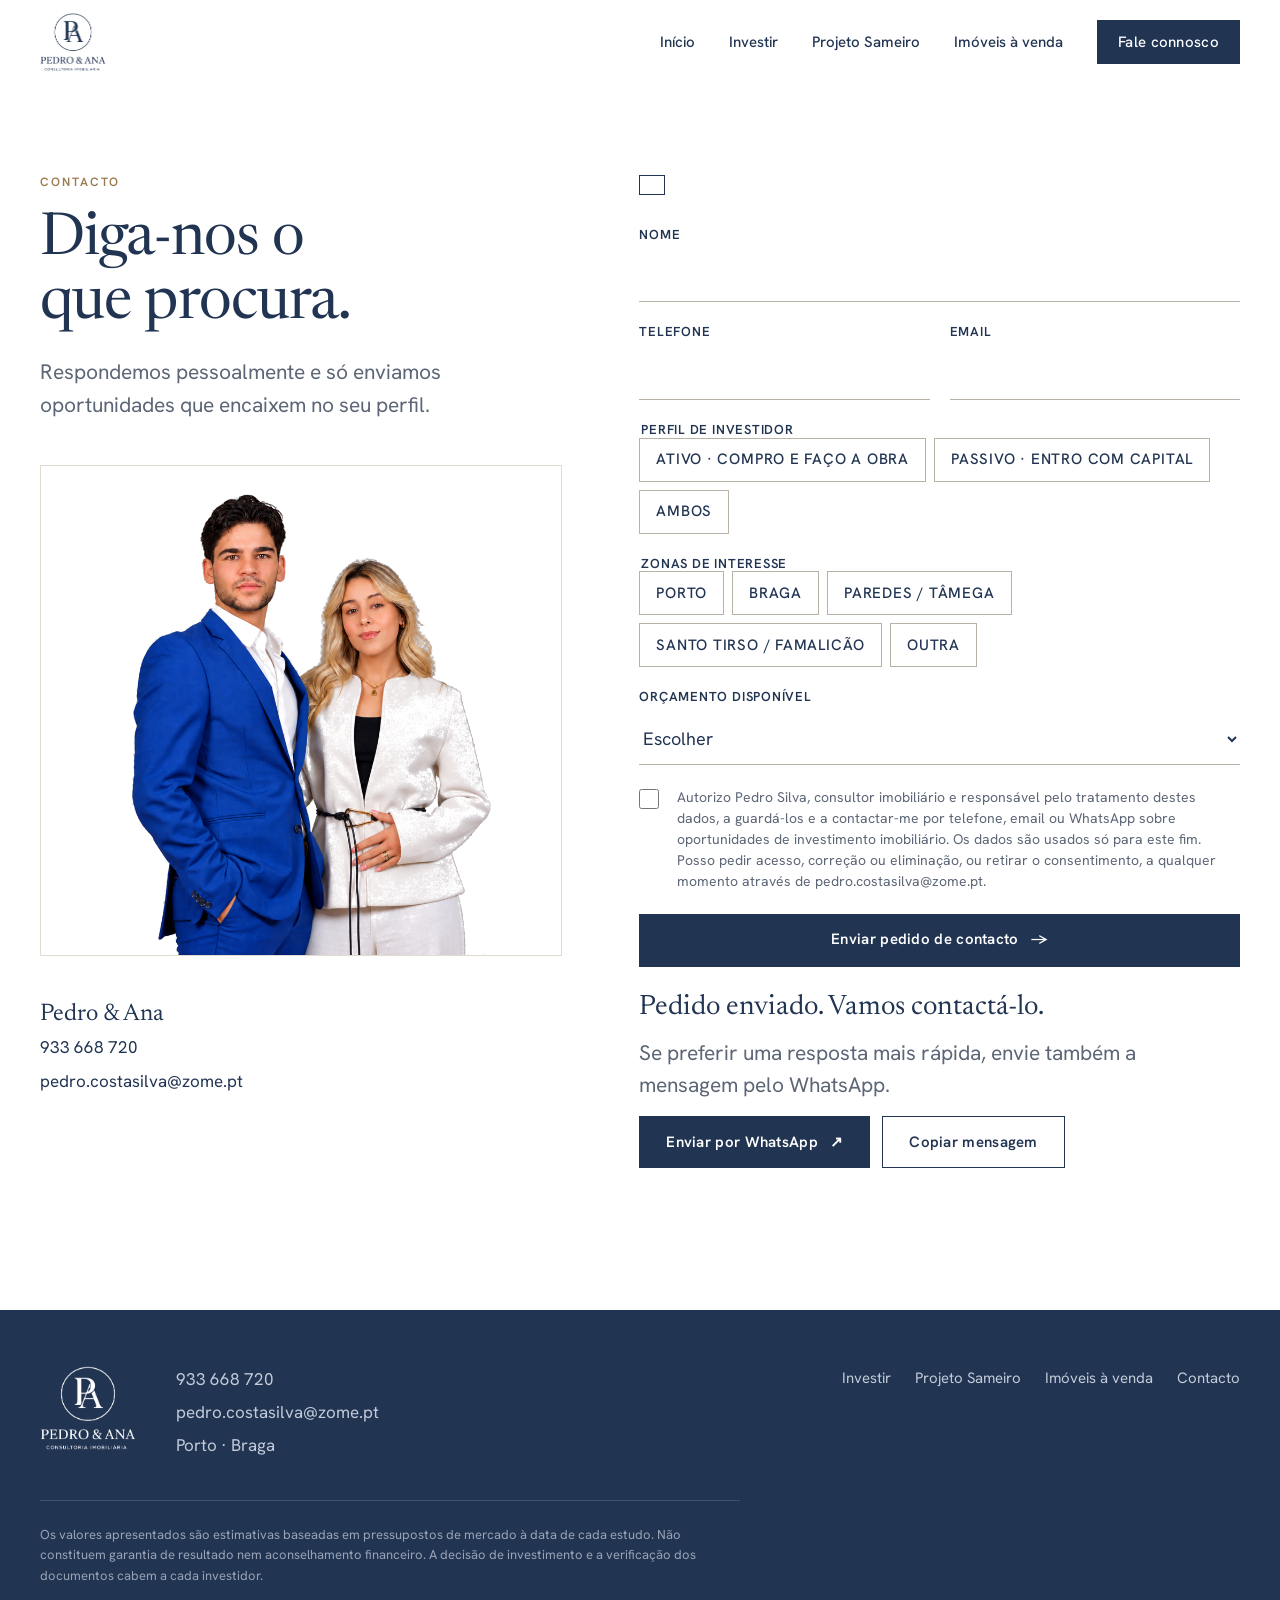
==== contacto.html @ c00dec2f "Site com varias paginas, marca Pedro & Ana" ====
<!doctype html>
<html lang="pt-PT">
<head>
<meta charset="utf-8">
<meta name="viewport" content="width=device-width,initial-scale=1,viewport-fit=cover">
<title>Contacto · Pedro &amp; Ana</title>
<meta name="description" content="Deixe o seu contacto para receber oportunidades de investimento imobiliário no Porto e em Braga.">
<meta property="og:title" content="Contacto · Pedro &amp; Ana">
<meta name="theme-color" content="#213452">
<link rel="icon" href="img/logo-navy.png">
<link rel="preconnect" href="https://fonts.googleapis.com">
<link rel="preconnect" href="https://fonts.gstatic.com" crossorigin>
<link rel="stylesheet" href="https://fonts.googleapis.com/css2?family=Newsreader:opsz,wght@6..72,400;6..72,500&family=Hanken+Grotesk:wght@400;500;600&display=swap">
<link rel="stylesheet" href="style.css">
</head>
<body>
<a class="skip" href="#conteudo">Saltar para o conteúdo</a>
<header class="site-head">
  <div class="wrap">
    <a class="brand" href="index.html" aria-label="Pedro &amp; Ana, início"><img src="img/logo-navy.png" alt="Pedro &amp; Ana" width="1057" height="927"></a>
    <button class="menu-btn" type="button" aria-expanded="false" aria-controls="nav">Menu</button>
    <nav class="nav" id="nav" aria-label="Principal">
      <a href="index.html">Início</a>
      <a href="investir.html">Investir</a>
      <a href="sameiro.html">Projeto Sameiro</a>
      <a href="imoveis.html">Imóveis à venda</a>
      <a class="btn btn-solid" href="contacto.html" aria-current="page">Fale connosco</a>
    </nav>
  </div>
</header>

<main id="conteudo">
  <section class="section" style="padding-top:clamp(48px,7vw,96px)">
    <div class="wrap contact">
      <div class="stack-l">
        <div class="stack">
          <p class="label" data-enter>Contacto</p>
          <h1 class="h-l" data-enter="2">Diga-nos o que procura.</h1>
          <p class="lead" data-enter="3">Respondemos pessoalmente e só enviamos oportunidades que encaixem no seu perfil.</p>
        </div>
        <div class="team"><div class="ph" style="grid-column:1/-1"><img src="img/team.png" alt="Pedro e Ana" width="711" height="869"></div></div>
        <div class="direct">
          <b style="font:400 24px/1.2 var(--display)">Pedro &amp; Ana</b>
          <span>933 668 720</span>
          <span>pedro.costasilva@zome.pt</span>
        </div>
      </div>

      <div>
        <p class="tag" id="f-interesse" hidden style="margin-bottom:24px"></p>
        <form id="lead" novalidate>
          <div class="field"><label for="f-nome">Nome</label><input id="f-nome" name="nome" type="text" autocomplete="name" required><p class="err" id="e-nome"></p></div>
          <div class="row2">
            <div class="field"><label for="f-tel">Telefone</label><input id="f-tel" name="telefone" type="tel" autocomplete="tel" inputmode="tel" required><p class="err" id="e-tel"></p></div>
            <div class="field"><label for="f-email">Email</label><input id="f-email" name="email" type="email" autocomplete="email" required><p class="err" id="e-email"></p></div>
          </div>
          <fieldset>
            <legend class="legend">Perfil de investidor</legend>
            <div class="choices">
              <label class="choice"><input type="radio" name="perfil" id="f-ativo" value="Ativo"><span>Ativo · compro e faço a obra</span></label>
              <label class="choice"><input type="radio" name="perfil" id="f-passivo" value="Passivo"><span>Passivo · entro com capital</span></label>
              <label class="choice"><input type="radio" name="perfil" id="f-ambos" value="Ambos"><span>Ambos</span></label>
            </div>
            <p class="err" id="e-perfil"></p>
          </fieldset>
          <fieldset>
            <legend class="legend">Zonas de interesse</legend>
            <div class="choices">
              <label class="choice"><input type="checkbox" name="zonas" id="z-porto" value="Porto"><span>Porto</span></label>
              <label class="choice"><input type="checkbox" name="zonas" id="z-braga" value="Braga"><span>Braga</span></label>
              <label class="choice"><input type="checkbox" name="zonas" id="z-tamega" value="Paredes / Tâmega"><span>Paredes / Tâmega</span></label>
              <label class="choice"><input type="checkbox" name="zonas" id="z-tirso" value="Santo Tirso / Famalicão"><span>Santo Tirso / Famalicão</span></label>
              <label class="choice"><input type="checkbox" name="zonas" id="z-outra" value="Outra"><span>Outra</span></label>
            </div>
          </fieldset>
          <div class="field">
            <label for="f-orc">Orçamento disponível</label>
            <select id="f-orc" name="orcamento">
              <option value="">Escolher</option>
              <option>Até 100.000 €</option>
              <option>100.000 € a 250.000 €</option>
              <option>250.000 € a 500.000 €</option>
              <option>500.000 € a 1.000.000 €</option>
              <option>Mais de 1.000.000 €</option>
            </select>
          </div>
          <label class="consent" for="f-rgpd">
            <input type="checkbox" id="f-rgpd" name="rgpd">
            <span>Autorizo Pedro Silva, consultor imobiliário e responsável pelo tratamento destes dados, a guardá-los e a contactar-me por telefone, email ou WhatsApp sobre oportunidades de investimento imobiliário. Os dados são usados só para este fim. Posso pedir acesso, correção ou eliminação, ou retirar o consentimento, a qualquer momento através de pedro.costasilva@zome.pt.</span>
          </label>
          <p class="err" id="e-rgpd"></p>
          <button class="btn btn-solid" type="submit">Enviar pedido de contacto <span class="arr" aria-hidden="true">→</span></button>
        </form>
        <div class="done" id="done" hidden>
          <b id="done-title">Pedido enviado. Vamos contactá-lo.</b>
          <p id="done-text" class="lead">Se preferir uma resposta mais rápida, envie também a mensagem pelo WhatsApp.</p>
          <div class="actions">
            <a class="btn btn-solid" id="wa" href="#" target="_blank" rel="noopener">Enviar por WhatsApp <span class="arr" aria-hidden="true">↗</span></a>
            <button class="btn btn-line" type="button" id="copy">Copiar mensagem</button>
          </div>
          <p class="note" id="copy-msg"></p>
        </div>
      </div>
    </div>
  </section>
</main>

<footer class="site-foot">
  <div class="wrap">
    <img src="img/logo-white.png" alt="Pedro &amp; Ana" width="1057" height="927" loading="lazy">
    <div class="direct"><span>933 668 720</span><span>pedro.costasilva@zome.pt</span><span>Porto · Braga</span></div>
    <nav aria-label="Rodapé"><a href="investir.html">Investir</a><a href="sameiro.html">Projeto Sameiro</a><a href="imoveis.html">Imóveis à venda</a><a href="contacto.html">Contacto</a></nav>
    <p class="legal">Os valores apresentados são estimativas baseadas em pressupostos de mercado à data de cada estudo. Não constituem garantia de resultado nem aconselhamento financeiro. A decisão de investimento e a verificação dos documentos cabem a cada investidor.</p>
  </div>
</footer>
<script src="site.js"></script>
</body>
</html>
---- style.css ----
/* Pedro & Ana — site de oportunidades. Estilo editorial: muito branco, fotografia grande, serifa nos títulos.
   Marca: azul-marinho do logótipo, areia como fundo secundário, latão em pormenores. */
:root{
  --ink:#213452; --ink-2:#2d4268; --paper:#ffffff; --sand:#f1ebe2; --sand-2:#e6dccd;
  --brass:#9a7a4f; --muted:#5d6676; --line:#e2dbd0;
  --display:"Newsreader","Iowan Old Style","Georgia",serif;
  --body:"Hanken Grotesk","Segoe UI",Arial,sans-serif;
  --wrap:1240px; --gutter:max(20px,env(safe-area-inset-left,0px));
  color-scheme:light;
}
*{box-sizing:border-box}
html{scroll-behavior:smooth}
body{margin:0;background:var(--paper);color:var(--ink);font:400 17px/1.6 var(--body);-webkit-font-smoothing:antialiased;text-rendering:optimizeLegibility}
img{max-width:100%;display:block}
a{color:inherit}
h1,h2,h3{font-family:var(--display);font-weight:400;letter-spacing:-.015em;line-height:1.08;margin:0;text-wrap:balance}
p{margin:0}
.wrap{max-width:var(--wrap);margin:0 auto;padding-left:var(--gutter);padding-right:max(20px,env(safe-area-inset-right,0px))}
.narrow{max-width:760px}
.section{padding-block:clamp(64px,10vw,128px)}
.sand{background:var(--sand)}
.ink{background:var(--ink);color:#eef1f6}
.label{font:600 12px/1.2 var(--body);letter-spacing:.16em;text-transform:uppercase;color:var(--brass)}
.ink .label{color:#d9c29c}
.lead{font-size:clamp(18px,1.7vw,21px);line-height:1.55;color:var(--muted);max-width:58ch}
.ink .lead{color:#c3cbd8}
.h-xl{font-size:clamp(44px,7.4vw,104px);line-height:1}
.h-l{font-size:clamp(34px,4.6vw,62px)}
.h-m{font-size:clamp(26px,2.8vw,38px)}
.stack{display:grid;gap:20px}
.stack-l{display:grid;gap:clamp(28px,4vw,44px)}
:focus-visible{outline:2px solid var(--brass);outline-offset:4px}
.skip{position:absolute;left:-9999px;top:8px;background:var(--ink);color:#fff;padding:10px 14px;z-index:100}
.skip:focus{left:12px}

/* links e botões */
.link{font-weight:600;text-decoration:none;background-image:linear-gradient(currentColor,currentColor);background-size:100% 1px;background-position:0 100%;background-repeat:no-repeat;padding-bottom:3px;transition:background-size .3s ease}
.link:hover{background-size:0 1px;background-position:100% 100%}
.btn{display:inline-flex;align-items:center;justify-content:center;gap:12px;min-height:52px;padding:0 26px;border-radius:0;font:600 15px/1 var(--body);letter-spacing:.02em;text-decoration:none;border:1px solid var(--ink);cursor:pointer;transition:background-color .25s ease,color .25s ease,transform .15s ease}
.btn:active{transform:scale(.98)}
.btn-solid{background:var(--ink);color:#fff}
.btn-solid:hover{background:var(--ink-2)}
.btn-line{background:transparent;color:var(--ink)}
.btn-line:hover{background:var(--ink);color:#fff}
.ink .btn-line{border-color:#fff;color:#fff}
.ink .btn-line:hover{background:#fff;color:var(--ink)}
.btn .arr{transition:transform .25s ease}
.btn:hover .arr{transform:translateX(4px)}
.actions{display:flex;flex-wrap:wrap;gap:12px}

/* cabeçalho */
.site-head{position:sticky;top:env(safe-area-inset-top,0px);z-index:40;background:#fff;border-bottom:1px solid transparent;transition:border-color .3s ease}
.site-head.scrolled{border-color:var(--line)}
.site-head .wrap{display:flex;align-items:center;justify-content:space-between;min-height:84px;gap:20px}
.brand img{height:58px;width:auto}
.nav{display:flex;gap:34px;align-items:center}
.nav a{font:500 15px/1 var(--body);text-decoration:none;padding:10px 0;background-image:linear-gradient(var(--ink),var(--ink));background-size:0 1px;background-position:0 100%;background-repeat:no-repeat;transition:background-size .3s ease}
.nav a:hover,.nav a[aria-current=page]{background-size:100% 1px}
.nav .btn{min-height:44px;padding:0 20px;background-image:none}
.menu-btn{display:none;background:none;border:1px solid var(--ink);color:var(--ink);font:600 14px/1 var(--body);min-height:44px;padding:0 16px;cursor:pointer}
@media (max-width:860px){
  .menu-btn{display:inline-flex;align-items:center}
  .nav{position:fixed;inset:0;background:var(--paper);flex-direction:column;justify-content:center;gap:10px;padding:max(20px,env(safe-area-inset-top,0px)) var(--gutter);transform:translateY(-100%);transition:transform .45s cubic-bezier(.7,0,.2,1);z-index:39}
  .nav a{font:400 34px/1.2 var(--display);padding:10px 0}
  .nav .btn{font:600 16px/1 var(--body);margin-top:18px;min-height:52px}
  body.menu-open .nav{transform:none}
  body.menu-open{overflow:hidden}
  .site-head .wrap{min-height:72px}
  .brand img{height:48px}
  .menu-btn{position:relative;z-index:41}
}

/* entrada do topo */
[data-enter]{animation:enter 1s cubic-bezier(.2,.7,.2,1) both}
[data-enter="2"]{animation-delay:.15s}
[data-enter="3"]{animation-delay:.3s}
@keyframes enter{from{opacity:0;transform:translateY(18px)}to{opacity:1;transform:none}}

/* início */
.hero{padding-block:clamp(48px,8vw,112px) clamp(40px,6vw,72px)}
.hero .grid{display:grid;grid-template-columns:1fr;gap:clamp(28px,4vw,56px)}
.hero h1{max-width:17ch;font-size:clamp(44px,6.4vw,96px)}
.hero .side{display:grid;grid-template-columns:minmax(0,1fr) auto;gap:24px 48px;align-items:end;min-width:0}
@media (max-width:860px){.hero .side{grid-template-columns:1fr}}
.bleed{position:relative;overflow:hidden;background:var(--sand)}
.bleed img{width:100%;height:clamp(300px,52vw,720px);object-fit:cover}
.bleed.pano img{height:clamp(260px,34vw,520px)}

.ways{display:grid;grid-template-columns:repeat(3,minmax(0,1fr));gap:clamp(20px,2.4vw,32px)}
.way{display:grid;gap:18px;text-decoration:none;align-content:start}
.way .ph{overflow:hidden;aspect-ratio:4/5;background:var(--sand)}
.way .ph img{width:100%;height:100%;object-fit:cover;transition:transform .9s cubic-bezier(.2,.7,.2,1)}
.way:hover .ph img{transform:scale(1.03)}
.way .ph.type{display:grid;place-items:center;padding:28px;background:var(--ink);color:#fff;text-align:center}
.way .ph.type span{font:400 clamp(28px,3vw,40px)/1.15 var(--display)}
.way h3{font-size:clamp(24px,2.2vw,30px)}
.way p{color:var(--muted)}
.way .more{font-weight:600;font-size:15px}
.way .more .arr{display:inline-block;transition:transform .25s ease}
.way:hover .more .arr{transform:translateX(4px)}

.feature{display:grid;grid-template-columns:1.25fr 1fr;gap:clamp(28px,5vw,80px);align-items:center}
.feature .ph{overflow:hidden;aspect-ratio:4/3}
.feature .ph img{width:100%;height:100%;object-fit:cover;transition:transform .9s cubic-bezier(.2,.7,.2,1)}
.feature a.ph:hover img{transform:scale(1.03)}
.figs{display:grid;grid-template-columns:repeat(2,minmax(0,1fr));border-top:1px solid var(--line)}
.figs div{padding:20px 0 18px;border-bottom:1px solid var(--line);display:grid;gap:4px}
.figs div:nth-child(odd){padding-right:16px}
.figs b{font:400 clamp(30px,3.2vw,44px)/1 var(--display);font-variant-numeric:lining-nums tabular-nums}
.figs span{font-size:14px;color:var(--muted)}
.ink .figs,.ink .figs div{border-color:rgba(255,255,255,.18)}
.ink .figs span{color:#b8c1cf}

.steps{display:grid;grid-template-columns:repeat(3,minmax(0,1fr));gap:clamp(24px,4vw,56px);counter-reset:s}
.steps li{list-style:none;display:grid;gap:12px;padding-top:22px;border-top:1px solid var(--ink);counter-increment:s}
.steps li::before{content:"0" counter(s);font:400 15px/1 var(--display);color:var(--brass)}
.steps h3{font-size:26px}
.steps p{color:var(--muted)}
.steps{padding:0;margin:0}

.team{display:grid;grid-template-columns:1fr 1.1fr;gap:clamp(28px,6vw,96px);align-items:center}
.team .ph{background:#fff;display:flex;justify-content:center;padding-top:24px;border:1px solid var(--line)}
.team .ph img{width:min(380px,82%);height:auto}

/* páginas interiores */
.page-head{padding-block:clamp(48px,7vw,96px) clamp(32px,4vw,56px)}
.page-head .stack{max-width:900px}
.split{display:grid;grid-template-columns:1fr 1.3fr;gap:clamp(28px,6vw,96px);align-items:start}
.project-card{display:grid;grid-template-columns:1.2fr 1fr;gap:0;text-decoration:none;background:var(--paper);border:1px solid var(--line);transition:box-shadow .3s ease,transform .3s ease}
.project-card:hover{transform:translateY(-2px);box-shadow:0 24px 48px -32px rgba(33,52,82,.45)}
.project-card .ph{overflow:hidden;min-height:340px}
.project-card .ph img{width:100%;height:100%;object-fit:cover;transition:transform .9s cubic-bezier(.2,.7,.2,1)}
.project-card:hover .ph img{transform:scale(1.03)}
.project-card .tx{padding:clamp(24px,3vw,40px);display:grid;gap:18px;align-content:center}
.tag{display:inline-flex;align-self:start;justify-self:start;font:600 12px/1 var(--body);letter-spacing:.12em;text-transform:uppercase;padding:9px 12px;border:1px solid currentColor}
.tag.wait{color:var(--brass)}
.slot{border:1px dashed var(--brass);padding:clamp(24px,3vw,40px);display:grid;gap:16px;background:var(--paper)}

/* projeto */
.p-hero{display:grid;gap:clamp(28px,4vw,48px);padding-bottom:clamp(40px,6vw,80px)}
.keyrow{display:grid;grid-template-columns:repeat(4,minmax(0,1fr));border-top:1px solid var(--ink);border-bottom:1px solid var(--line)}
.keyrow div{padding:22px 18px 20px 0;display:grid;gap:6px}
.keyrow b{font:400 clamp(30px,3.6vw,52px)/1 var(--display);font-variant-numeric:lining-nums tabular-nums}
.keyrow span{font-size:14px;color:var(--muted)}
.spec{list-style:none;margin:0;padding:0;display:grid}
.spec li{display:flex;justify-content:space-between;gap:20px;padding:14px 0;border-bottom:1px solid var(--line)}
.spec li span{color:var(--muted)}
.spec li b{font-weight:600;text-align:right}
.options{display:grid;grid-template-columns:1fr 1fr;gap:clamp(16px,2.4vw,28px)}
.option{background:var(--paper);padding:clamp(22px,3vw,36px);display:grid;gap:14px;align-content:start}
.option h3{font-size:clamp(26px,2.6vw,34px)}
.table-wrap{overflow-x:auto;-webkit-overflow-scrolling:touch}
table{width:100%;border-collapse:collapse;min-width:520px;font-variant-numeric:tabular-nums}
th,td{text-align:left;padding:16px 12px 16px 0;border-bottom:1px solid var(--line)}
th{font:600 12px/1.2 var(--body);letter-spacing:.12em;text-transform:uppercase;color:var(--brass)}
td.num,th.num{text-align:right}
td b{font:400 24px/1 var(--display)}
.note{font-size:14px;color:var(--muted);max-width:70ch}
.gallery{display:grid;grid-template-columns:repeat(6,minmax(0,1fr));gap:12px}
.gallery button{all:unset;cursor:zoom-in;overflow:hidden;display:block;background:var(--sand)}
.gallery button:focus-visible{outline:2px solid var(--brass);outline-offset:3px}
.gallery img{width:100%;height:100%;object-fit:cover;transition:transform .9s cubic-bezier(.2,.7,.2,1)}
.gallery button:hover img{transform:scale(1.03)}
.gallery .g1{grid-column:span 4;aspect-ratio:16/10}
.gallery .g2{grid-column:span 2;aspect-ratio:auto}
.gallery .g3,.gallery .g4,.gallery .g5{grid-column:span 2;aspect-ratio:4/3}
.lightbox{position:fixed;inset:0;z-index:60;background:rgba(15,22,36,.94);display:grid;place-items:center;padding:max(56px,env(safe-area-inset-top,0px)) var(--gutter) 56px}
.lightbox img{max-height:84vh;max-width:min(1400px,100%);width:auto;object-fit:contain}
.lightbox .lb-btn{position:absolute;background:none;border:1px solid rgba(255,255,255,.5);color:#fff;min-width:48px;min-height:48px;font:500 20px/1 var(--body);cursor:pointer}
.lightbox .lb-close{top:max(14px,env(safe-area-inset-top,0px));right:max(14px,env(safe-area-inset-right,0px))}
.lightbox .lb-prev{left:max(14px,env(safe-area-inset-left,0px));top:50%}
.lightbox .lb-next{right:max(14px,env(safe-area-inset-right,0px));top:50%}

/* imóveis */
.listings{display:grid;grid-template-columns:repeat(2,minmax(0,1fr));gap:clamp(28px,4vw,56px) clamp(20px,3vw,40px)}
.listing{display:grid;gap:16px;text-decoration:none;align-content:start}
.listing .ph{overflow:hidden;aspect-ratio:3/2;background:var(--sand)}
.listing .ph img{width:100%;height:100%;object-fit:cover;transition:transform .9s cubic-bezier(.2,.7,.2,1)}
.listing:hover .ph img{transform:scale(1.03)}
.listing .row{display:flex;justify-content:space-between;align-items:baseline;gap:16px;flex-wrap:wrap}
.listing h3{font-size:clamp(24px,2.3vw,30px)}
.listing .price{font:400 24px/1 var(--display);white-space:nowrap}
.listing .meta{font-size:15px;color:var(--muted)}
.listing .deal{font:600 11px/1 var(--body);letter-spacing:.14em;text-transform:uppercase;color:var(--brass)}

/* contacto e formulário */
.contact{display:grid;grid-template-columns:1fr 1.15fr;gap:clamp(28px,6vw,96px);align-items:start}
.direct{display:grid;gap:6px;font-size:17px}
.direct span{user-select:all}
form{display:grid;gap:22px}
.row2{display:grid;grid-template-columns:1fr 1fr;gap:20px}
.field{display:grid;gap:8px;min-width:0}
label,.legend{font:600 13px/1.2 var(--body);letter-spacing:.06em;text-transform:uppercase;color:var(--ink)}
input[type=text],input[type=tel],input[type=email],select{width:100%;min-height:52px;padding:12px 0;border:0;border-bottom:1px solid #b9b2a6;border-radius:0;background:transparent;font:400 18px/1.3 var(--body);color:var(--ink)}
select{padding-right:24px}
input:focus,select:focus{outline:none;border-bottom:2px solid var(--ink)}
fieldset{border:0;margin:0;padding:0;display:grid;gap:12px;min-width:0}
.choices{display:flex;flex-wrap:wrap;gap:8px}
.choice{position:relative}
.choice input{position:absolute;opacity:0;inset:0;width:100%;height:100%;margin:0;cursor:pointer}
.choice span{display:inline-flex;align-items:center;min-height:44px;padding:0 16px;border:1px solid #b9b2a6;font:500 15px/1 var(--body);transition:background-color .2s ease,color .2s ease,border-color .2s ease}
.choice input:checked+span{background:var(--ink);border-color:var(--ink);color:#fff}
.choice input:focus-visible+span{outline:2px solid var(--brass);outline-offset:2px}
.consent{display:grid;grid-template-columns:24px 1fr;gap:14px;align-items:start;font:400 14px/1.5 var(--body);letter-spacing:0;text-transform:none;color:var(--muted)}
.consent input{width:20px;height:20px;margin:2px 0 0;accent-color:var(--ink)}
.err{font-size:13px;color:#b0283c}
.err:empty{display:none}
.done{display:grid;gap:14px;border-top:1px solid var(--ink);padding-top:24px}
.done b{font:400 28px/1.15 var(--display)}

/* rodapé */
.site-foot{background:var(--ink);color:#c3cbd8;font-size:15px}
.site-foot .wrap{display:grid;grid-template-columns:auto 1fr auto;gap:40px;align-items:start;padding-block:56px 40px}
.site-foot img{height:84px;width:auto}
.site-foot nav{display:flex;gap:24px;flex-wrap:wrap}
.site-foot a{text-decoration:none}
.site-foot a:hover{color:#fff}
.site-foot .legal{grid-column:1/-1;border-top:1px solid rgba(255,255,255,.14);padding-top:24px;font-size:13px;color:#98a3b5;max-width:100ch}

@media (max-width:980px){
  .hero .grid,.feature,.team,.split,.contact,.project-card{grid-template-columns:1fr}
  .project-card .ph{min-height:0;aspect-ratio:16/10}
  .keyrow{grid-template-columns:repeat(2,minmax(0,1fr))}
  .site-foot .wrap{grid-template-columns:1fr}
}
@media (max-width:720px){
  body{font-size:16px}
  .ways,.steps,.options,.listings,.row2{grid-template-columns:1fr}
  .way .ph{aspect-ratio:4/3}
  .gallery{grid-template-columns:1fr 1fr}
  .gallery .g1{grid-column:1/-1}
  .gallery .g2,.gallery .g3,.gallery .g4,.gallery .g5{grid-column:span 1;aspect-ratio:1}
  .actions .btn,form .btn{width:100%}
  table{min-width:0;font-size:15px}
  th,td{padding:14px 8px 14px 0}
  td b{font-size:20px}
  .lightbox .lb-prev,.lightbox .lb-next{top:auto;bottom:max(14px,env(safe-area-inset-bottom,0px))}
}
@media (prefers-reduced-motion:reduce){
  *,*::before,*::after{animation:none!important;transition:none!important;scroll-behavior:auto!important}
}
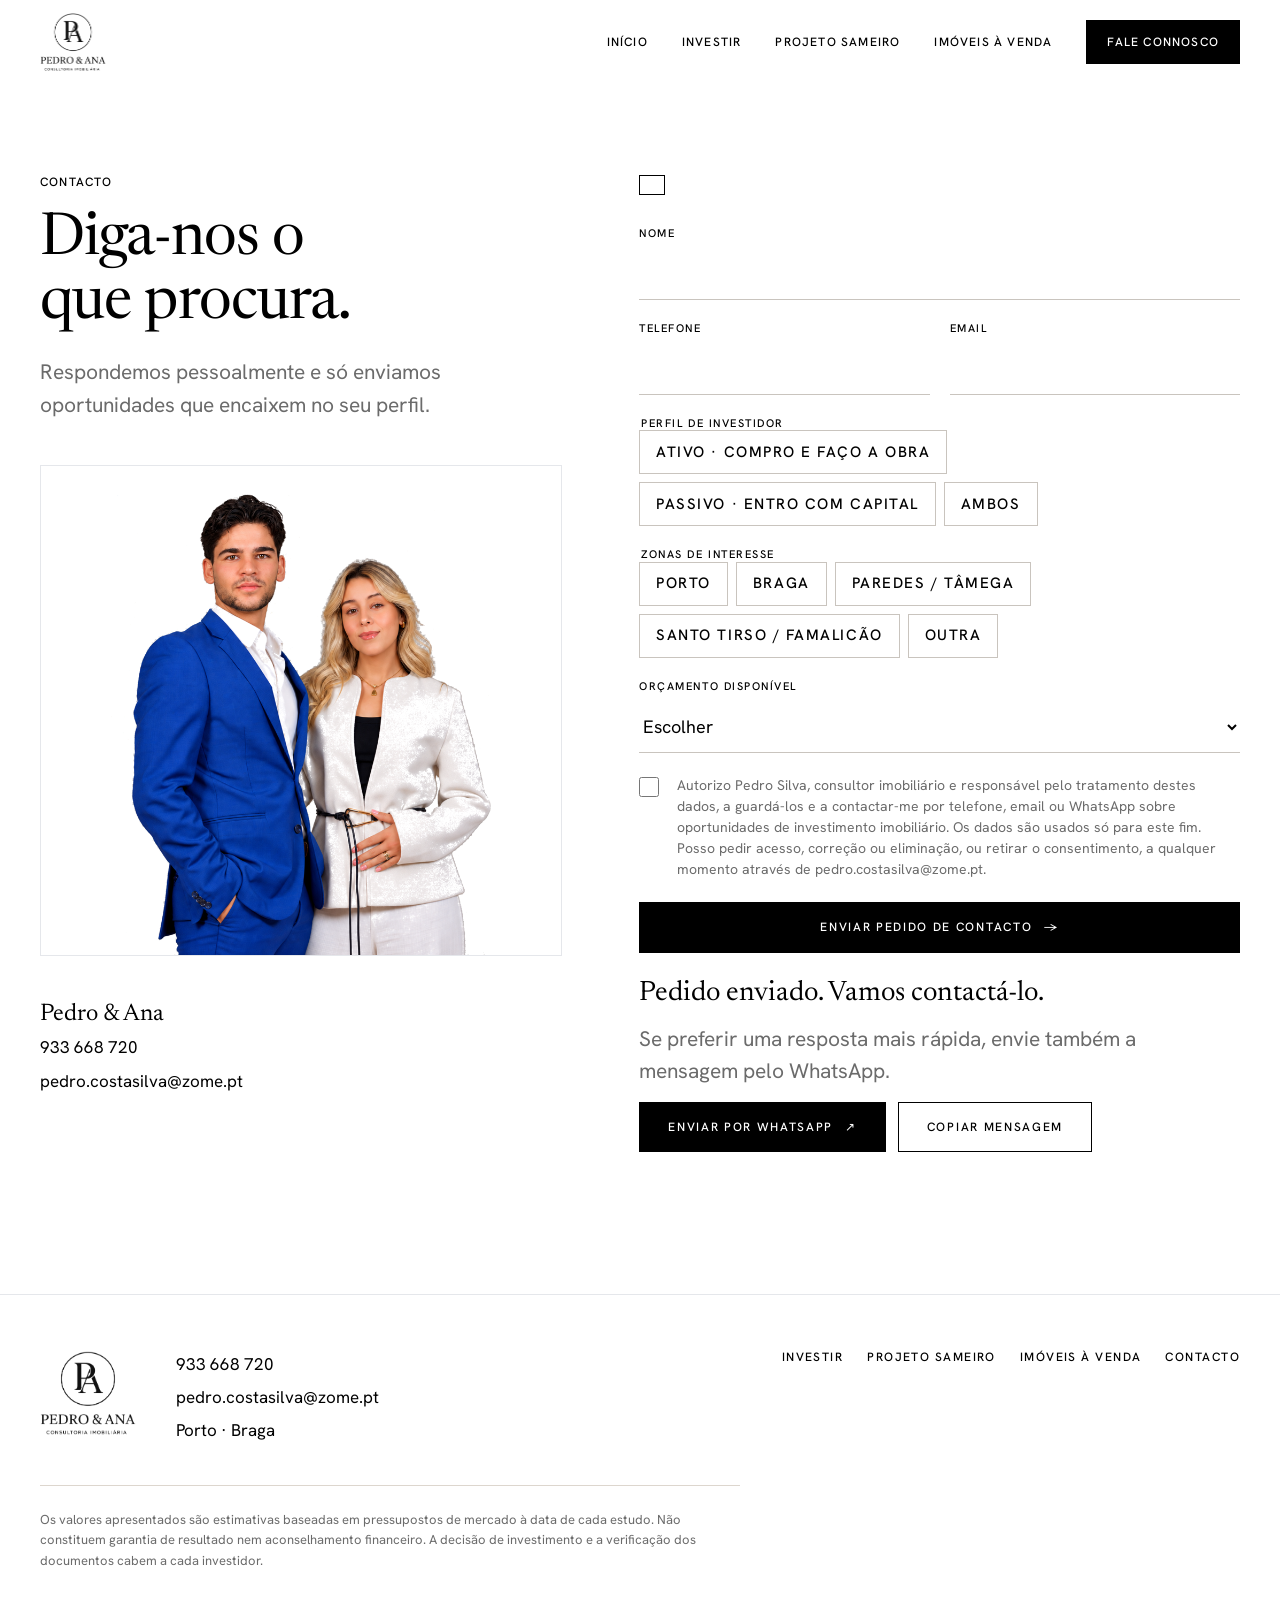
==== commit f4d01b69: "Cores e letras ao estilo The Modern House" ====
--- a/contacto.html
+++ b/contacto.html
@@ -6,8 +6,8 @@
 <title>Contacto · Pedro &amp; Ana</title>
 <meta name="description" content="Deixe o seu contacto para receber oportunidades de investimento imobiliário no Porto e em Braga.">
 <meta property="og:title" content="Contacto · Pedro &amp; Ana">
-<meta name="theme-color" content="#213452">
-<link rel="icon" href="img/logo-navy.png">
+<meta name="theme-color" content="#ffffff">
+<link rel="icon" href="img/logo-black.png">
 <link rel="preconnect" href="https://fonts.googleapis.com">
 <link rel="preconnect" href="https://fonts.gstatic.com" crossorigin>
 <link rel="stylesheet" href="https://fonts.googleapis.com/css2?family=Newsreader:opsz,wght@6..72,400;6..72,500&family=Hanken+Grotesk:wght@400;500;600&display=swap">
@@ -17,7 +17,7 @@
 <a class="skip" href="#conteudo">Saltar para o conteúdo</a>
 <header class="site-head">
   <div class="wrap">
-    <a class="brand" href="index.html" aria-label="Pedro &amp; Ana, início"><img src="img/logo-navy.png" alt="Pedro &amp; Ana" width="1057" height="927"></a>
+    <a class="brand" href="index.html" aria-label="Pedro &amp; Ana, início"><img src="img/logo-black.png" alt="Pedro &amp; Ana" width="1057" height="927"></a>
     <button class="menu-btn" type="button" aria-expanded="false" aria-controls="nav">Menu</button>
     <nav class="nav" id="nav" aria-label="Principal">
       <a href="index.html">Início</a>
@@ -107,7 +107,7 @@
 
 <footer class="site-foot">
   <div class="wrap">
-    <img src="img/logo-white.png" alt="Pedro &amp; Ana" width="1057" height="927" loading="lazy">
+    <img src="img/logo-black.png" alt="Pedro &amp; Ana" width="1057" height="927" loading="lazy">
     <div class="direct"><span>933 668 720</span><span>pedro.costasilva@zome.pt</span><span>Porto · Braga</span></div>
     <nav aria-label="Rodapé"><a href="investir.html">Investir</a><a href="sameiro.html">Projeto Sameiro</a><a href="imoveis.html">Imóveis à venda</a><a href="contacto.html">Contacto</a></nav>
     <p class="legal">Os valores apresentados são estimativas baseadas em pressupostos de mercado à data de cada estudo. Não constituem garantia de resultado nem aconselhamento financeiro. A decisão de investimento e a verificação dos documentos cabem a cada investidor.</p>
--- a/style.css
+++ b/style.css
@@ -1,8 +1,9 @@
-/* Pedro & Ana — site de oportunidades. Estilo editorial: muito branco, fotografia grande, serifa nos títulos.
-   Marca: azul-marinho do logótipo, areia como fundo secundário, latão em pormenores. */
+/* Pedro & Ana — site de oportunidades. Cores e tipografia inspiradas em The Modern House (18/11/2026):
+   preto sobre branco, bege claro (#f5f1ed) nos fundos secundários, linhas cinza claras,
+   títulos em serifa regular, etiquetas, menu e botões em maiúsculas pequenas e espaçadas. */
 :root{
-  --ink:#213452; --ink-2:#2d4268; --paper:#ffffff; --sand:#f1ebe2; --sand-2:#e6dccd;
-  --brass:#9a7a4f; --muted:#5d6676; --line:#e2dbd0;
+  --ink:#000000; --ink-2:#2b2b2b; --paper:#ffffff; --sand:#f5f1ed; --sand-2:#ebe5de;
+  --brass:#000000; --muted:#6b6b6b; --line:#e5e7eb;
   --display:"Newsreader","Iowan Old Style","Georgia",serif;
   --body:"Hanken Grotesk","Segoe UI",Arial,sans-serif;
   --wrap:1240px; --gutter:max(20px,env(safe-area-inset-left,0px));
@@ -19,11 +20,11 @@
 .narrow{max-width:760px}
 .section{padding-block:clamp(64px,10vw,128px)}
 .sand{background:var(--sand)}
-.ink{background:var(--ink);color:#eef1f6}
-.label{font:600 12px/1.2 var(--body);letter-spacing:.16em;text-transform:uppercase;color:var(--brass)}
-.ink .label{color:#d9c29c}
+.ink{background:#111111;color:#f5f1ed}
+.label{font:500 12px/1.2 var(--body);letter-spacing:.1em;text-transform:uppercase;color:var(--brass)}
+.ink .label{color:#f5f1ed}
 .lead{font-size:clamp(18px,1.7vw,21px);line-height:1.55;color:var(--muted);max-width:58ch}
-.ink .lead{color:#c3cbd8}
+.ink .lead{color:#bdb8b2}
 .h-xl{font-size:clamp(44px,7.4vw,104px);line-height:1}
 .h-l{font-size:clamp(34px,4.6vw,62px)}
 .h-m{font-size:clamp(26px,2.8vw,38px)}
@@ -34,9 +35,9 @@
 .skip:focus{left:12px}
 
 /* links e botões */
-.link{font-weight:600;text-decoration:none;background-image:linear-gradient(currentColor,currentColor);background-size:100% 1px;background-position:0 100%;background-repeat:no-repeat;padding-bottom:3px;transition:background-size .3s ease}
+.link{font-weight:500;font-size:12px;letter-spacing:.12em;text-transform:uppercase;text-decoration:none;background-image:linear-gradient(currentColor,currentColor);background-size:100% 1px;background-position:0 100%;background-repeat:no-repeat;padding-bottom:3px;transition:background-size .3s ease}
 .link:hover{background-size:0 1px;background-position:100% 100%}
-.btn{display:inline-flex;align-items:center;justify-content:center;gap:12px;min-height:52px;padding:0 26px;border-radius:0;font:600 15px/1 var(--body);letter-spacing:.02em;text-decoration:none;border:1px solid var(--ink);cursor:pointer;transition:background-color .25s ease,color .25s ease,transform .15s ease}
+.btn{display:inline-flex;align-items:center;justify-content:center;gap:12px;min-height:50px;padding:0 28px;border-radius:0;font:500 12px/1 var(--body);letter-spacing:.14em;text-transform:uppercase;text-decoration:none;border:1px solid var(--ink);cursor:pointer;transition:background-color .25s ease,color .25s ease,transform .15s ease}
 .btn:active{transform:scale(.98)}
 .btn-solid{background:var(--ink);color:#fff}
 .btn-solid:hover{background:var(--ink-2)}
@@ -54,15 +55,15 @@
 .site-head .wrap{display:flex;align-items:center;justify-content:space-between;min-height:84px;gap:20px}
 .brand img{height:58px;width:auto}
 .nav{display:flex;gap:34px;align-items:center}
-.nav a{font:500 15px/1 var(--body);text-decoration:none;padding:10px 0;background-image:linear-gradient(var(--ink),var(--ink));background-size:0 1px;background-position:0 100%;background-repeat:no-repeat;transition:background-size .3s ease}
+.nav a{font:500 12px/1 var(--body);letter-spacing:.1em;text-transform:uppercase;text-decoration:none;padding:10px 0;background-image:linear-gradient(var(--ink),var(--ink));background-size:0 1px;background-position:0 100%;background-repeat:no-repeat;transition:background-size .3s ease}
 .nav a:hover,.nav a[aria-current=page]{background-size:100% 1px}
 .nav .btn{min-height:44px;padding:0 20px;background-image:none}
-.menu-btn{display:none;background:none;border:1px solid var(--ink);color:var(--ink);font:600 14px/1 var(--body);min-height:44px;padding:0 16px;cursor:pointer}
+.menu-btn{display:none;background:none;border:1px solid var(--ink);color:var(--ink);font:500 12px/1 var(--body);letter-spacing:.12em;text-transform:uppercase;min-height:44px;padding:0 16px;cursor:pointer}
 @media (max-width:860px){
   .menu-btn{display:inline-flex;align-items:center}
   .nav{position:fixed;inset:0;background:var(--paper);flex-direction:column;justify-content:center;gap:10px;padding:max(20px,env(safe-area-inset-top,0px)) var(--gutter);transform:translateY(-100%);transition:transform .45s cubic-bezier(.7,0,.2,1);z-index:39}
-  .nav a{font:400 34px/1.2 var(--display);padding:10px 0}
-  .nav .btn{font:600 16px/1 var(--body);margin-top:18px;min-height:52px}
+  .nav a{font:400 34px/1.2 var(--display);letter-spacing:0;text-transform:none;padding:10px 0}
+  .nav .btn{font:500 12px/1 var(--body);letter-spacing:.14em;text-transform:uppercase;margin-top:18px;min-height:52px}
   body.menu-open .nav{transform:none}
   body.menu-open{overflow:hidden}
   .site-head .wrap{min-height:72px}
@@ -95,7 +96,7 @@
 .way .ph.type span{font:400 clamp(28px,3vw,40px)/1.15 var(--display)}
 .way h3{font-size:clamp(24px,2.2vw,30px)}
 .way p{color:var(--muted)}
-.way .more{font-weight:600;font-size:15px}
+.way .more{font-weight:500;font-size:12px;letter-spacing:.12em;text-transform:uppercase}
 .way .more .arr{display:inline-block;transition:transform .25s ease}
 .way:hover .more .arr{transform:translateX(4px)}
 
@@ -109,7 +110,7 @@
 .figs b{font:400 clamp(30px,3.2vw,44px)/1 var(--display);font-variant-numeric:lining-nums tabular-nums}
 .figs span{font-size:14px;color:var(--muted)}
 .ink .figs,.ink .figs div{border-color:rgba(255,255,255,.18)}
-.ink .figs span{color:#b8c1cf}
+.ink .figs span{color:#bdb8b2}
 
 .steps{display:grid;grid-template-columns:repeat(3,minmax(0,1fr));gap:clamp(24px,4vw,56px);counter-reset:s}
 .steps li{list-style:none;display:grid;gap:12px;padding-top:22px;border-top:1px solid var(--ink);counter-increment:s}
@@ -127,14 +128,14 @@
 .page-head .stack{max-width:900px}
 .split{display:grid;grid-template-columns:1fr 1.3fr;gap:clamp(28px,6vw,96px);align-items:start}
 .project-card{display:grid;grid-template-columns:1.2fr 1fr;gap:0;text-decoration:none;background:var(--paper);border:1px solid var(--line);transition:box-shadow .3s ease,transform .3s ease}
-.project-card:hover{transform:translateY(-2px);box-shadow:0 24px 48px -32px rgba(33,52,82,.45)}
+.project-card:hover{transform:translateY(-2px);box-shadow:0 24px 48px -32px rgba(0,0,0,.35)}
 .project-card .ph{overflow:hidden;min-height:340px}
 .project-card .ph img{width:100%;height:100%;object-fit:cover;transition:transform .9s cubic-bezier(.2,.7,.2,1)}
 .project-card:hover .ph img{transform:scale(1.03)}
 .project-card .tx{padding:clamp(24px,3vw,40px);display:grid;gap:18px;align-content:center}
-.tag{display:inline-flex;align-self:start;justify-self:start;font:600 12px/1 var(--body);letter-spacing:.12em;text-transform:uppercase;padding:9px 12px;border:1px solid currentColor}
+.tag{display:inline-flex;align-self:start;justify-self:start;font:500 11px/1 var(--body);letter-spacing:.14em;text-transform:uppercase;padding:9px 12px;border:1px solid currentColor}
 .tag.wait{color:var(--brass)}
-.slot{border:1px dashed var(--brass);padding:clamp(24px,3vw,40px);display:grid;gap:16px;background:var(--paper)}
+.slot{border:1px dashed #b5aea6;padding:clamp(24px,3vw,40px);display:grid;gap:16px;background:var(--paper)}
 
 /* projeto */
 .p-hero{display:grid;gap:clamp(28px,4vw,48px);padding-bottom:clamp(40px,6vw,80px)}
@@ -152,7 +153,7 @@
 .table-wrap{overflow-x:auto;-webkit-overflow-scrolling:touch}
 table{width:100%;border-collapse:collapse;min-width:520px;font-variant-numeric:tabular-nums}
 th,td{text-align:left;padding:16px 12px 16px 0;border-bottom:1px solid var(--line)}
-th{font:600 12px/1.2 var(--body);letter-spacing:.12em;text-transform:uppercase;color:var(--brass)}
+th{font:500 11px/1.2 var(--body);letter-spacing:.14em;text-transform:uppercase;color:inherit;opacity:.75}
 td.num,th.num{text-align:right}
 td b{font:400 24px/1 var(--display)}
 .note{font-size:14px;color:var(--muted);max-width:70ch}
@@ -164,7 +165,7 @@
 .gallery .g1{grid-column:span 4;aspect-ratio:16/10}
 .gallery .g2{grid-column:span 2;aspect-ratio:auto}
 .gallery .g3,.gallery .g4,.gallery .g5{grid-column:span 2;aspect-ratio:4/3}
-.lightbox{position:fixed;inset:0;z-index:60;background:rgba(15,22,36,.94);display:grid;place-items:center;padding:max(56px,env(safe-area-inset-top,0px)) var(--gutter) 56px}
+.lightbox{position:fixed;inset:0;z-index:60;background:rgba(10,10,10,.94);display:grid;place-items:center;padding:max(56px,env(safe-area-inset-top,0px)) var(--gutter) 56px}
 .lightbox img{max-height:84vh;max-width:min(1400px,100%);width:auto;object-fit:contain}
 .lightbox .lb-btn{position:absolute;background:none;border:1px solid rgba(255,255,255,.5);color:#fff;min-width:48px;min-height:48px;font:500 20px/1 var(--body);cursor:pointer}
 .lightbox .lb-close{top:max(14px,env(safe-area-inset-top,0px));right:max(14px,env(safe-area-inset-right,0px))}
@@ -181,7 +182,7 @@
 .listing h3{font-size:clamp(24px,2.3vw,30px)}
 .listing .price{font:400 24px/1 var(--display);white-space:nowrap}
 .listing .meta{font-size:15px;color:var(--muted)}
-.listing .deal{font:600 11px/1 var(--body);letter-spacing:.14em;text-transform:uppercase;color:var(--brass)}
+.listing .deal{font:500 11px/1 var(--body);letter-spacing:.14em;text-transform:uppercase;color:var(--muted)}
 
 /* contacto e formulário */
 .contact{display:grid;grid-template-columns:1fr 1.15fr;gap:clamp(28px,6vw,96px);align-items:start}
@@ -190,15 +191,15 @@
 form{display:grid;gap:22px}
 .row2{display:grid;grid-template-columns:1fr 1fr;gap:20px}
 .field{display:grid;gap:8px;min-width:0}
-label,.legend{font:600 13px/1.2 var(--body);letter-spacing:.06em;text-transform:uppercase;color:var(--ink)}
-input[type=text],input[type=tel],input[type=email],select{width:100%;min-height:52px;padding:12px 0;border:0;border-bottom:1px solid #b9b2a6;border-radius:0;background:transparent;font:400 18px/1.3 var(--body);color:var(--ink)}
+label,.legend{font:500 11px/1.2 var(--body);letter-spacing:.14em;text-transform:uppercase;color:var(--ink)}
+input[type=text],input[type=tel],input[type=email],select{width:100%;min-height:52px;padding:12px 0;border:0;border-bottom:1px solid #c9c4be;border-radius:0;background:transparent;font:400 18px/1.3 var(--body);color:var(--ink)}
 select{padding-right:24px}
 input:focus,select:focus{outline:none;border-bottom:2px solid var(--ink)}
 fieldset{border:0;margin:0;padding:0;display:grid;gap:12px;min-width:0}
 .choices{display:flex;flex-wrap:wrap;gap:8px}
 .choice{position:relative}
 .choice input{position:absolute;opacity:0;inset:0;width:100%;height:100%;margin:0;cursor:pointer}
-.choice span{display:inline-flex;align-items:center;min-height:44px;padding:0 16px;border:1px solid #b9b2a6;font:500 15px/1 var(--body);transition:background-color .2s ease,color .2s ease,border-color .2s ease}
+.choice span{display:inline-flex;align-items:center;min-height:44px;padding:0 16px;border:1px solid #c9c4be;font:500 15px/1 var(--body);transition:background-color .2s ease,color .2s ease,border-color .2s ease}
 .choice input:checked+span{background:var(--ink);border-color:var(--ink);color:#fff}
 .choice input:focus-visible+span{outline:2px solid var(--brass);outline-offset:2px}
 .consent{display:grid;grid-template-columns:24px 1fr;gap:14px;align-items:start;font:400 14px/1.5 var(--body);letter-spacing:0;text-transform:none;color:var(--muted)}
@@ -209,13 +210,14 @@
 .done b{font:400 28px/1.15 var(--display)}
 
 /* rodapé */
-.site-foot{background:var(--ink);color:#c3cbd8;font-size:15px}
+.site-foot{background:var(--paper);color:var(--ink);font-size:14px;border-top:1px solid var(--line)}
 .site-foot .wrap{display:grid;grid-template-columns:auto 1fr auto;gap:40px;align-items:start;padding-block:56px 40px}
 .site-foot img{height:84px;width:auto}
 .site-foot nav{display:flex;gap:24px;flex-wrap:wrap}
 .site-foot a{text-decoration:none}
-.site-foot a:hover{color:#fff}
-.site-foot .legal{grid-column:1/-1;border-top:1px solid rgba(255,255,255,.14);padding-top:24px;font-size:13px;color:#98a3b5;max-width:100ch}
+.site-foot a:hover{text-decoration:underline;text-underline-offset:4px}
+.site-foot .legal{grid-column:1/-1;border-top:1px solid #ddd6ce;padding-top:24px;font-size:13px;color:var(--muted);max-width:100ch}
+.site-foot nav a{font:500 12px/1 var(--body);letter-spacing:.12em;text-transform:uppercase}
 
 @media (max-width:980px){
   .hero .grid,.feature,.team,.split,.contact,.project-card{grid-template-columns:1fr}
